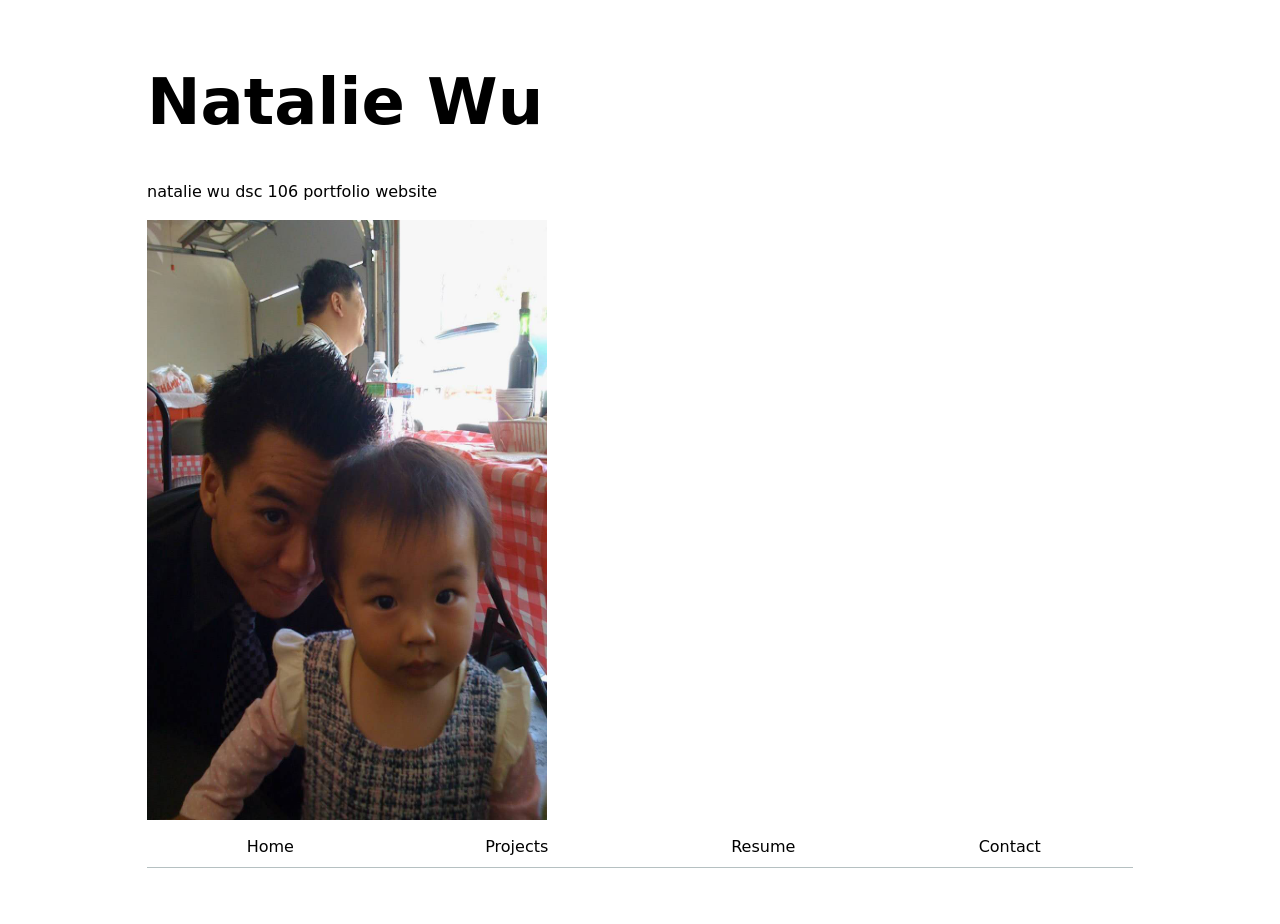
==== index.html @ bc8c5de2 "update style.css and fix index.html" ====
<!DOCTYPE html>
<html lang="en">

<head>
    <meta charset="UTF-8">
    <meta name="viewport" content="width=device-width, initial-scale=1.0">
    <title>Natalie Wu: Personal site and portfolio</title>
    <link rel="stylesheet" href="style.css">
</head>

<body>
    <h1>Natalie Wu</h1>
    <p>natalie wu dsc 106 portfolio website
    </p>
    <img src="images/2985.jpg" alt="natalie wu as a baby" width="400" height="600">
    <nav>
        <ul>
            <li><a href="/portfolio/">Home</a></li>
            <li><a href="/portfolio/projects/">Projects</a></li>
            <li><a href="/portfolio/resume/">Resume</a></li>
            <li><a href="/portfolio/contact/">Contact</a></li>
        </ul>
    </nav>
</body>

</html>
---- style.css ----
body {
  /* Set line height to 1.5 times the font size
	   and use the OS’s UI font as the website font
	 */
  font: 100%/1.5 system-ui;
  max-width: 100ch;
  margin-inline: max(1em, (100% - 100ch) / 2);
  padding: 1em;
}

nav ul,
nav li {
  display: contents;
}

nav {
  display: flex;
  border-bottom: 1px solid oklch(80% 3% 200);
  margin-bottom: 2em;
}

nav a {
  flex: 1;
  text-decoration: none;
  color: inherit;
  text-align: center;
  padding: 0.5em;
}

:root {
  --color-accent: oklch(0.776 0.0818 98.47);
}

html {
  accent-color: var(--color-accent);
}

nav a.current {
  border-bottom: 0.4em solid var(--color-accent);
  padding-bottom: 0.1em;
}

nav a:hover {
  border-bottom: 0.4em solid var(--color-accent);
  background-color: oklch(from var(--color-accent) 95% 5% h);
}

input,
textarea,
button {
  font: inherit;
}

form {
  display: grid;
  grid-template-columns: auto 1fr;
  gap: 1em;
}

form label {
  display: grid;
  grid-template-columns: subgrid;
  grid-column: 1 / -1;
}

form button {
  grid-column: 1 / -1;
}

.projects {
  display: grid;
  grid-template-columns: repeat(auto-fill minmax(15em, 1fr));
  gap: 1em;
}

.projects article {
  display: grid;
  grid-template-rows: subgrid;
  grid-row: span 3;
  gap: 1em;
}

.projects article h2 {
  margin: 0;
  font-size: 1.2rem;
}

h1 {
  font-size: 400%;
}

h1,
h2,
h3,
h4,
h5,
h6 {
  line-height: 1.1;
  text-wrap: balance;
}
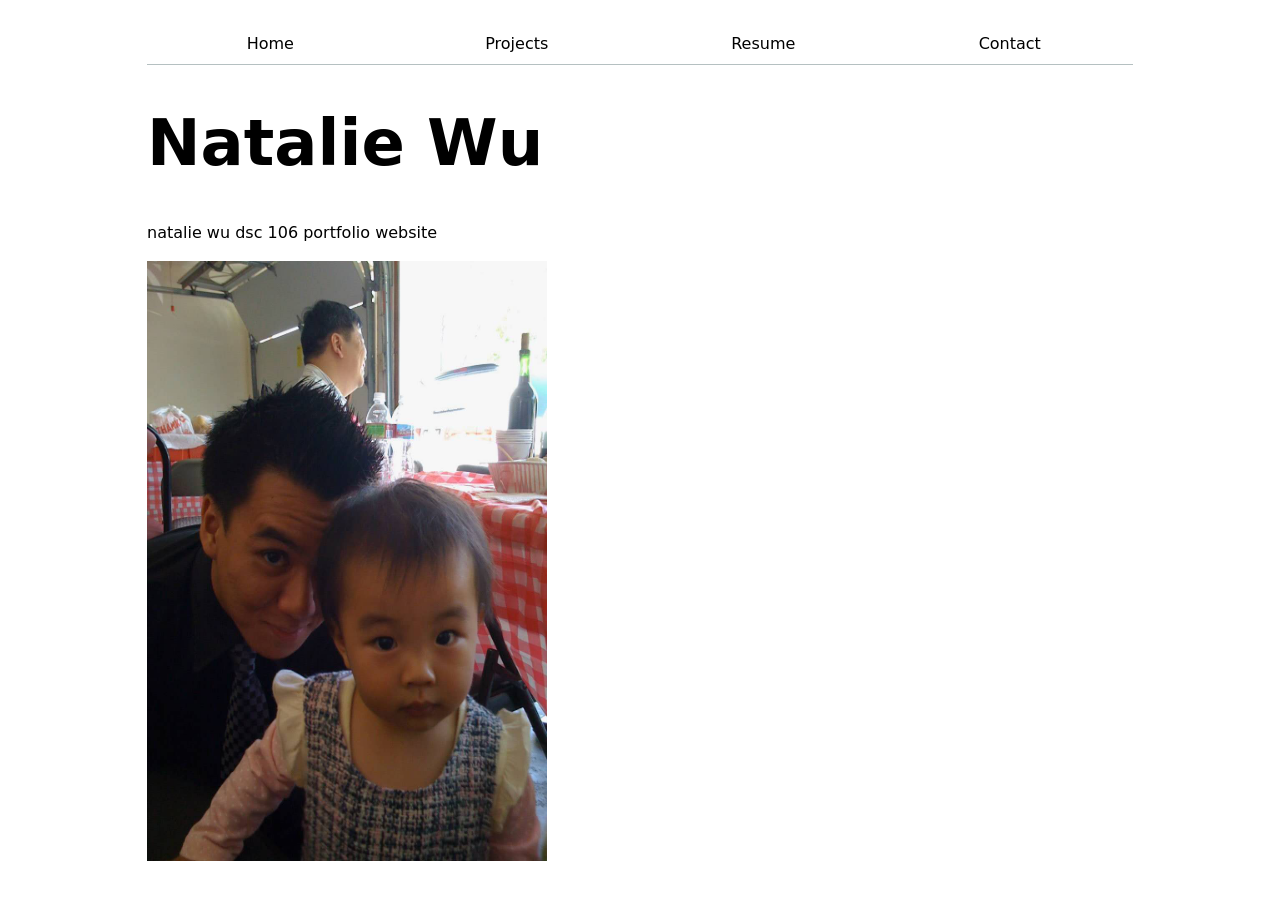
==== commit e48788fa: "link style css" ====
--- a/index.html
+++ b/index.html
@@ -9,10 +9,6 @@
 </head>
 
 <body>
-    <h1>Natalie Wu</h1>
-    <p>natalie wu dsc 106 portfolio website
-    </p>
-    <img src="images/2985.jpg" alt="natalie wu as a baby" width="400" height="600">
     <nav>
         <ul>
             <li><a href="/portfolio/">Home</a></li>
@@ -21,6 +17,11 @@
             <li><a href="/portfolio/contact/">Contact</a></li>
         </ul>
     </nav>
+    <h1>Natalie Wu</h1>
+    <p>natalie wu dsc 106 portfolio website
+    </p>
+    <img src="images/2985.jpg" alt="natalie wu as a baby" width="400" height="600">
+
 </body>
 
 </html>
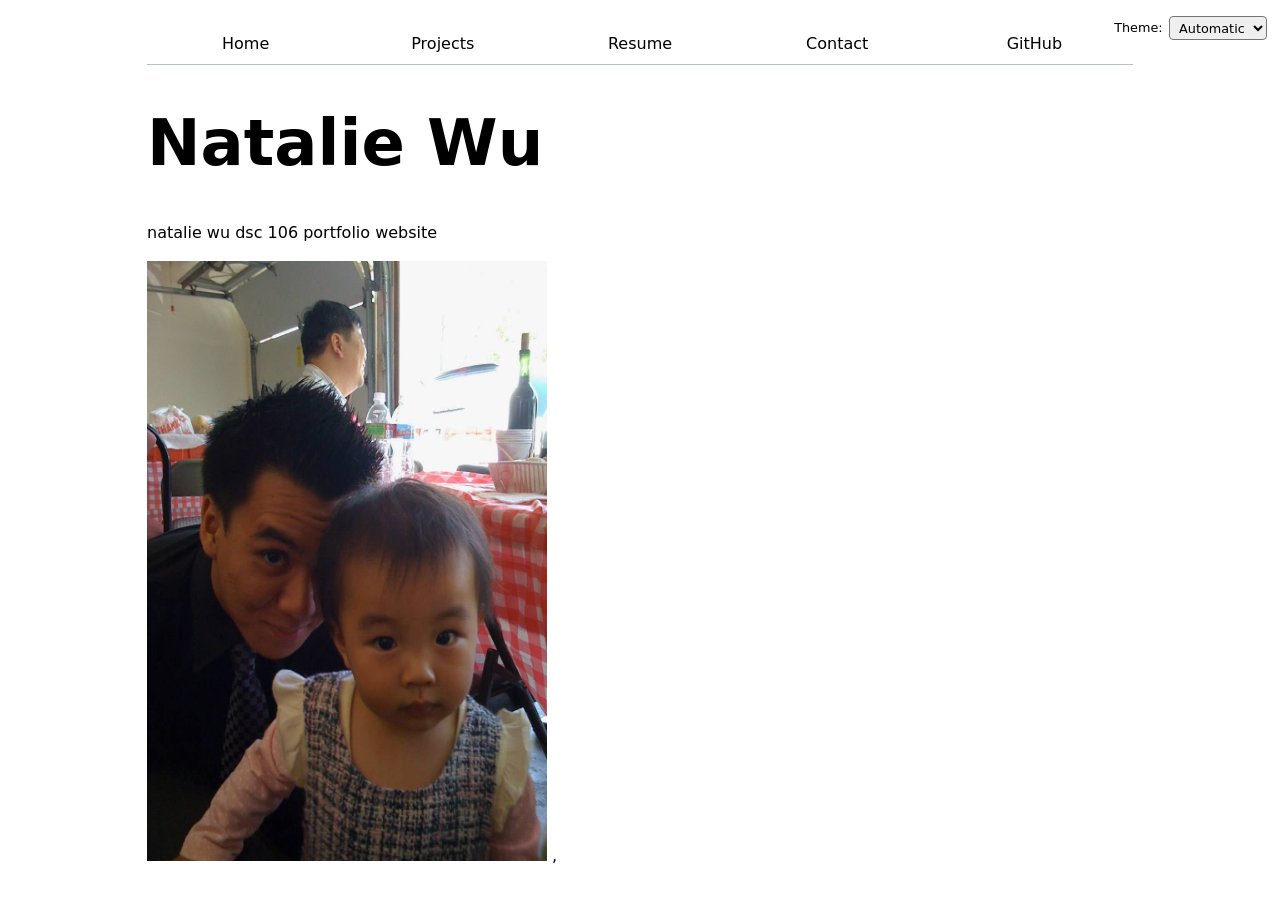
==== commit 0f7a1a4d: "lab 3 changes" ====
--- a/index.html
+++ b/index.html
@@ -6,17 +6,10 @@
     <meta name="viewport" content="width=device-width, initial-scale=1.0">
     <title>Natalie Wu: Personal site and portfolio</title>
     <link rel="stylesheet" href="style.css">
+    <script type="module" src="global.js"></script>
 </head>
 
 <body>
-    <nav>
-        <ul>
-            <li><a href="/portfolio/">Home</a></li>
-            <li><a href="/portfolio/projects/">Projects</a></li>
-            <li><a href="/portfolio/resume/">Resume</a></li>
-            <li><a href="/portfolio/contact/">Contact</a></li>
-        </ul>
-    </nav>
     <h1>Natalie Wu</h1>
     <p>natalie wu dsc 106 portfolio website
     </p>
--- a/style.css
+++ b/style.css
@@ -42,7 +42,7 @@
 
 nav a:hover {
   border-bottom: 0.4em solid var(--color-accent);
-  background-color: oklch(from var(--color-accent) 95% 5% h);
+  background-color: color-mix(in oklch, var(--color-accent), canvas 85%);
 }
 
 input,
@@ -97,4 +97,25 @@
 h6 {
   line-height: 1.1;
   text-wrap: balance;
+}
+
+html {
+  color-scheme: light dark;
+}
+
+.color-scheme {
+  position: absolute;
+  top: 1rem;
+  right: 1em;
+  font-size: 80%;
+  font-family: inherit;
+  display: flex;
+  gap: 0.5em;
+  align-items: center;
+}
+
+.color-scheme select {
+  font: inherit;
+  padding: 0.2em 0.4em;
+  border-radius: 4px;
 }
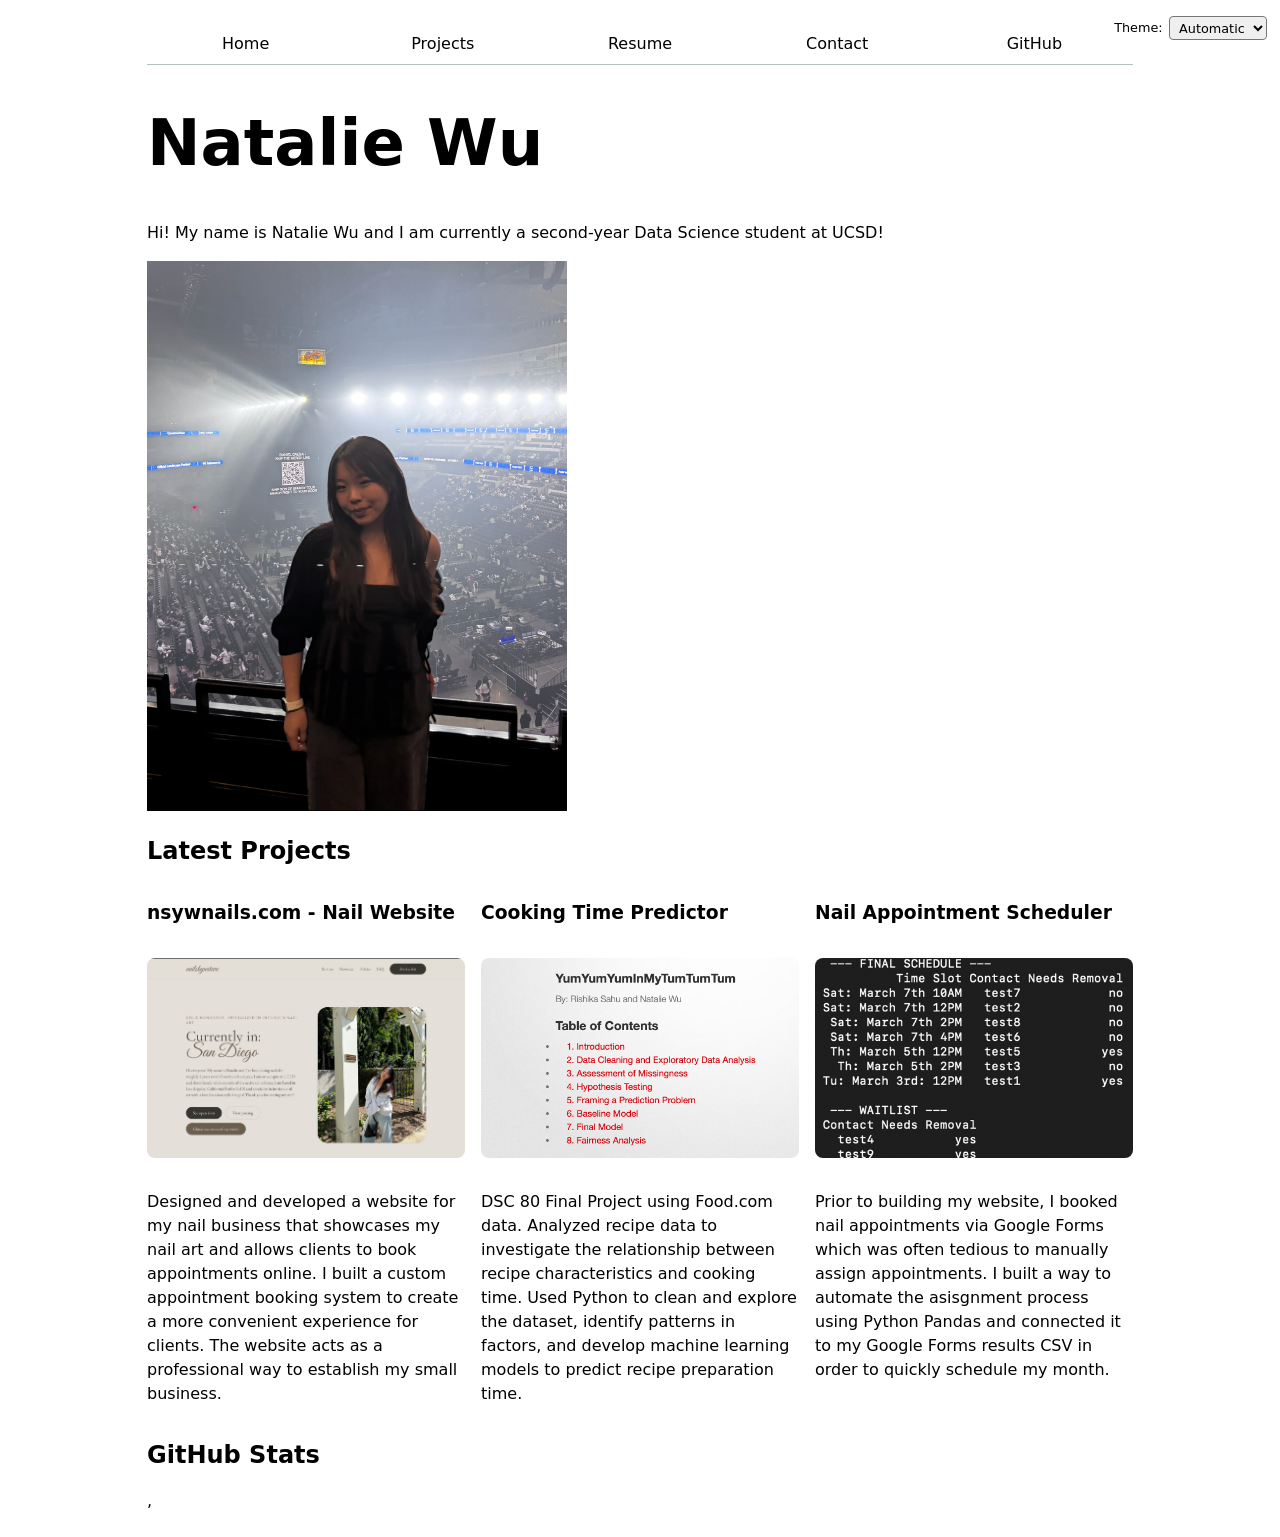
==== commit 37575763: "lab 4 updates + some changes to home" ====
--- a/index.html
+++ b/index.html
@@ -11,10 +11,17 @@
 
 <body>
     <h1>Natalie Wu</h1>
-    <p>natalie wu dsc 106 portfolio website
+    <p>Hi! My name is Natalie Wu and I am currently a second-year Data Science student at UCSD!
     </p>
-    <img src="images/2985.jpg" alt="natalie wu as a baby" width="400" height="600">
-
+    <img src="images/natwu.jpg" alt="natalie wu at daniel caesar concert" width="420" height="550">
+    <h2>Latest Projects</h2>
+    <div class="projects"></div>
+    <script src="index.js" type="module" defer></script>
 </body>
 
+<section>
+    <h2>GitHub Stats</h2>
+    <div id="profile-stats"></div>
+</section>
+
 </html>
--- a/style.css
+++ b/style.css
@@ -28,7 +28,7 @@
 }
 
 :root {
-  --color-accent: oklch(0.776 0.0818 98.47);
+  --color-accent: oklch(57.026% 0.06961 147.844);
 }
 
 html {
@@ -69,7 +69,7 @@
 
 .projects {
   display: grid;
-  grid-template-columns: repeat(auto-fill minmax(15em, 1fr));
+  grid-template-columns: repeat(3, minmax(15em, 1fr));
   gap: 1em;
 }
 
@@ -118,4 +118,39 @@
   font: inherit;
   padding: 0.2em 0.4em;
   border-radius: 4px;
+}
+
+.github-stats {
+  margin-block: 2rem;
+}
+
+#profile-stats dl {
+  display: grid;
+  grid-template-columns: repeat(4, 1fr);
+  margin: 0;
+  padding: 1.5rem;
+  border: 1px solid var(--border-color, #ddd);
+  border-radius: 12px;
+  gap: 0.5rem;
+  text-align: center;
+}
+
+#profile-stats dt {
+  grid-row: 1;
+  font-size: 0.9rem;
+  color: var(--text-color, #666);
+}
+
+#profile-stats dd {
+  grid-row: 2;
+  margin: 0;
+  font-size: 2rem;
+  font-weight: bold;
+}
+
+.projects img {
+  width: 100%;
+  height: 200px;
+  object-fit: cover;
+  border-radius: 8px;
 }
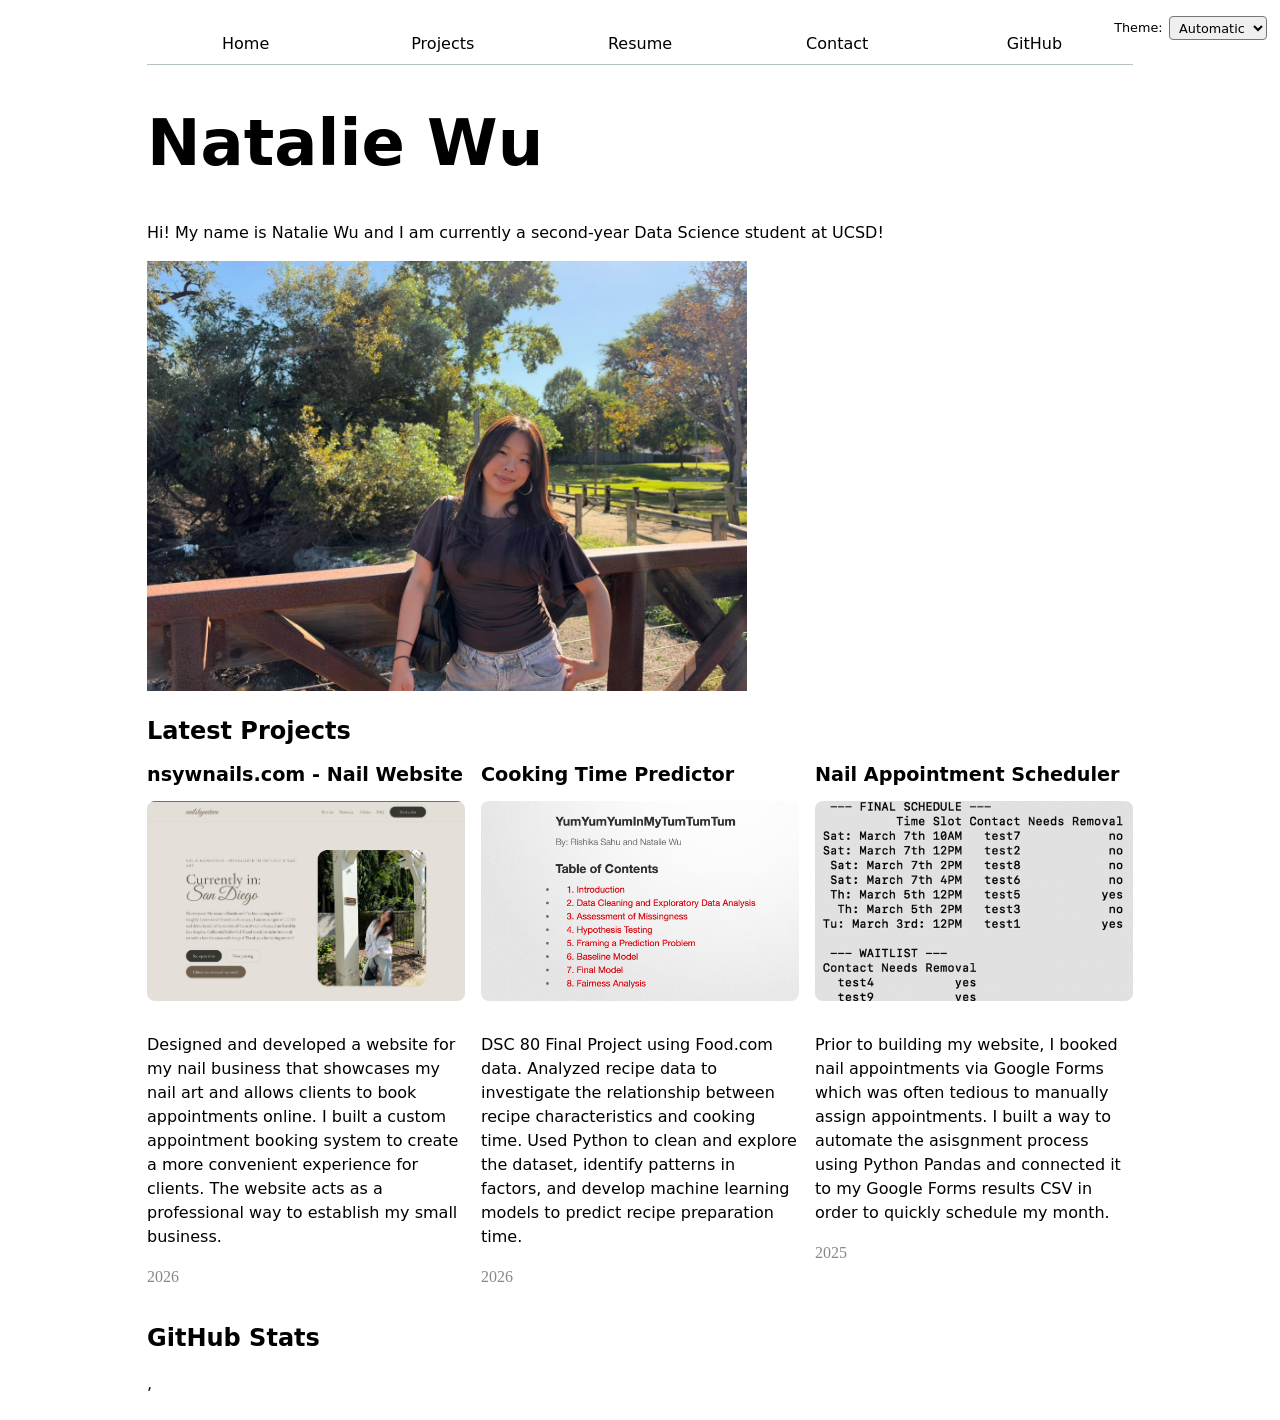
==== commit 34621b13: "picture change" ====
--- a/index.html
+++ b/index.html
@@ -13,7 +13,7 @@
     <h1>Natalie Wu</h1>
     <p>Hi! My name is Natalie Wu and I am currently a second-year Data Science student at UCSD!
     </p>
-    <img src="images/natwu.jpg" alt="natalie wu at daniel caesar concert" width="420" height="550">
+    <img src="images/natwee.png" alt="natalie wu at daniel caesar concert" width="600" height="430">
     <h2>Latest Projects</h2>
     <div class="projects"></div>
     <script src="index.js" type="module" defer></script>
--- a/style.css
+++ b/style.css
@@ -153,4 +153,61 @@
   height: 200px;
   object-fit: cover;
   border-radius: 8px;
+}
+
+.project-year {
+  font-family: Baskerville, serif;
+  font-variant-numeric: oldstyle-nums;
+  color: #888;
+  margin-top: 0.5em;
+}
+
+#projects-pie-plot {
+  max-width: 20em;
+  margin-block: 2em;
+  overflow: visible;
+}
+
+.legend {
+  flex: 1;
+  display: grid;
+  grid-template-columns: repeat(auto-fill, minmax(9em, 1fr));
+  gap: 1em;
+  padding: 1em;
+  margin-block: 2em;
+  border: 1px solid #ccc;
+  list-style: none;
+}
+
+.legend li {
+  display: flex;
+  align-items: center;
+  gap: 0.5em;
+}
+
+.swatch {
+  display: inline-block;
+  width: 1em;
+  aspect-ratio: 1 / 1;
+  background: var(--color);
+  border-radius: 4px;
+}
+
+.container {
+  display: flex;
+  align-items: center;
+  gap: 2em;
+}
+
+svg:has(path:hover) path:not(:hover) {
+  opacity: 0.5;
+}
+
+svg path {
+  transition: opacity 300ms;
+}
+
+.selected {
+  stroke: black;
+  stroke-width: 2px;
 }
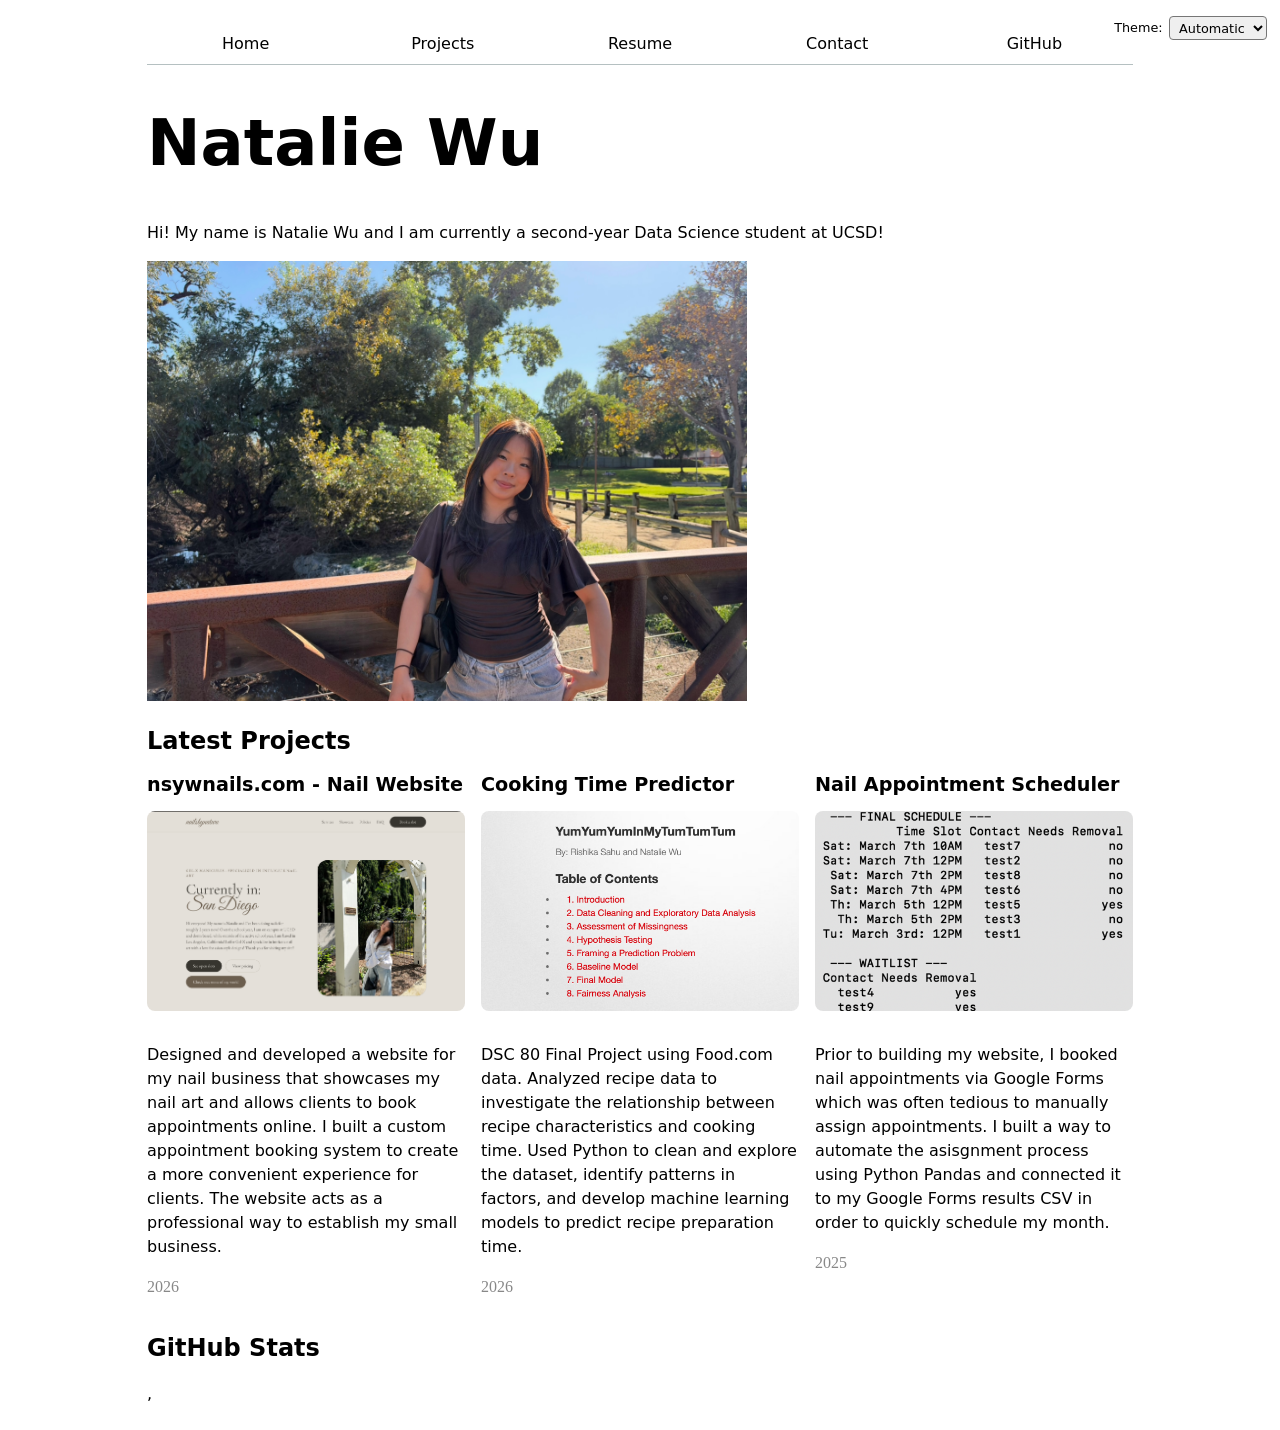
==== commit 1db0e00b: "fix pic" ====
--- a/index.html
+++ b/index.html
@@ -13,7 +13,7 @@
     <h1>Natalie Wu</h1>
     <p>Hi! My name is Natalie Wu and I am currently a second-year Data Science student at UCSD!
     </p>
-    <img src="images/natwee.png" alt="natalie wu at daniel caesar concert" width="600" height="430">
+    <img src="images/natwee.png" alt="natalie wu at a park" width="600" height="440">
     <h2>Latest Projects</h2>
     <div class="projects"></div>
     <script src="index.js" type="module" defer></script>
